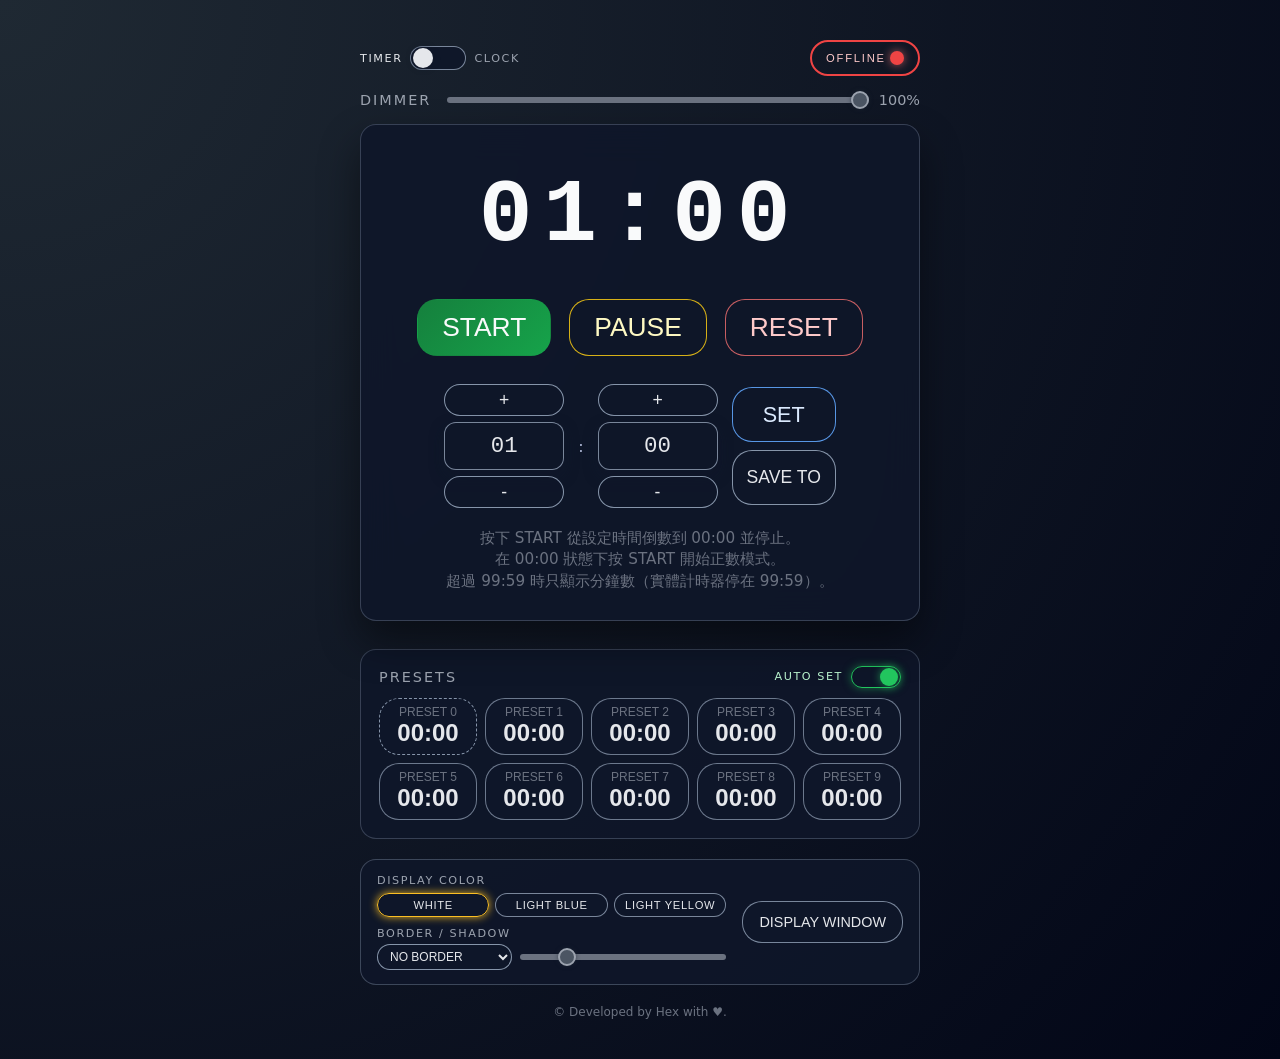
==== public/index.html @ 99659aca "Show minutes only when timer exceeds 99:59 - Web main view and /display show right-aligned minutes (" ====
<!DOCTYPE html>
<html lang="zh-Hant">
  <head>
    <meta charset="UTF-8" />
    <meta name="viewport" content="width=device-width, initial-scale=1.0" />
    <title>TIMER CONTROL</title>
    <link rel="stylesheet" href="style.css" />
  </head>
  <body>
    <div class="app">
      <div class="top-bar">
        <div class="mode-wrapper">
          <label class="mode-toggle">
            <span class="mode-option mode-option-left">TIMER</span>
            <input id="mode-toggle" type="checkbox" />
            <span class="mode-track">
              <span class="mode-thumb"></span>
            </span>
            <span class="mode-option mode-option-right">CLOCK</span>
          </label>
        </div>
        <div class="connection-wrapper">
          <button id="connection-btn" class="connection-btn" type="button">
            <span class="connection-label">OFFLINE</span>
            <span class="connection-dot"></span>
          </button>
          <div id="connection-menu" class="connection-menu"></div>
        </div>
      </div>

      <div class="dimmer-row">
        <span class="dimmer-label">DIMMER</span>
        <div class="dimmer-control">
          <input
            id="dimmer-slider"
            class="dimmer-slider"
            type="range"
            min="0"
            max="100"
            value="100"
          />
          <span id="dimmer-value" class="dimmer-value">100%</span>
        </div>
      </div>

      <div class="timer-card">
        <div class="time-display" id="time-display">01:00</div>

        <div class="controls">
          <button id="start-btn" class="btn primary">Start</button>
          <button id="pause-btn" class="btn warn">Pause</button>
          <button id="reset-btn" class="btn danger">Reset</button>
        </div>

        <div class="config">
          <div class="config-input-group">
            <div class="time-field">
              <button
                id="minutes-up"
                class="step-btn step-btn-up"
                type="button"
              >
                +
              </button>
              <input
                id="minutes-input"
                type="number"
                min="0"
                max="999"
                placeholder="MM"
                value="1"
              />
              <button
                id="minutes-down"
                class="step-btn step-btn-down"
                type="button"
              >
                -
              </button>
            </div>
            <span class="config-sep">:</span>
            <div class="time-field">
              <button
                id="seconds-up"
                class="step-btn step-btn-up"
                type="button"
              >
                +
              </button>
              <input
                id="seconds-input"
                type="number"
                min="0"
                max="59"
                placeholder="SS"
                value="0"
              />
              <button
                id="seconds-down"
                class="step-btn step-btn-down"
                type="button"
              >
                -
              </button>
            </div>
            <div class="config-actions">
              <button id="set-btn" class="btn set-btn" type="button">
                Set
              </button>
              <button id="save-btn" class="btn save-btn" type="button">
                Save to
              </button>
            </div>
          </div>
        </div>
        <p class="hint">
          按下 START 從設定時間倒數到 00:00 並停止。<br />在 00:00 狀態下按 START 開始正數模式。<br />超過 99:59 時只顯示分鐘數（實體計時器停在 99:59）。
        </p>
      </div>

      <div class="preset-card">
        <div class="preset-header">
          <div class="preset-title">Presets</div>
          <label class="auto-set-toggle">
            <span class="auto-set-label">AUTO SET</span>
            <input id="auto-set-toggle" type="checkbox" checked />
            <span class="auto-set-track">
              <span class="auto-set-thumb"></span>
            </span>
          </label>
        </div>
        <div class="preset-grid">
          <button class="preset-btn" data-preset="0"></button>
          <button class="preset-btn" data-preset="1"></button>
          <button class="preset-btn" data-preset="2"></button>
          <button class="preset-btn" data-preset="3"></button>
          <button class="preset-btn" data-preset="4"></button>
          <button class="preset-btn" data-preset="5"></button>
          <button class="preset-btn" data-preset="6"></button>
          <button class="preset-btn" data-preset="7"></button>
          <button class="preset-btn" data-preset="8"></button>
          <button class="preset-btn" data-preset="9"></button>
        </div>
      </div>
      <div class="display-settings-bar">
        <div class="display-settings-left">
          <div class="display-settings-group">
            <span class="display-settings-label">DISPLAY COLOR</span>
            <div class="display-color-buttons">
              <button
                type="button"
                class="display-color-btn"
                data-color="white"
              >
                WHITE
              </button>
              <button
                type="button"
                class="display-color-btn"
                data-color="lightblue"
              >
                LIGHT BLUE
              </button>
              <button
                type="button"
                class="display-color-btn"
                data-color="lightyellow"
              >
                LIGHT YELLOW
              </button>
            </div>
          </div>
          <div class="display-settings-group compact">
            <span class="display-settings-label">BORDER / SHADOW</span>
            <div class="display-effect-row">
              <select id="display-effect" class="display-effect-select">
                <option value="none">NO BORDER</option>
                <option value="border">BLACK BORDER</option>
                <option value="shadow">BLACK SHADOW</option>
              </select>
              <input
                id="display-width"
                class="display-width-range"
                type="range"
                min="0"
                max="20"
                value="4"
              />
            </div>
          </div>
        </div>
        <div class="display-settings-right">
          <button
            id="open-display-btn"
            class="btn display-open-btn"
            type="button"
          >
            DISPLAY WINDOW
          </button>
        </div>
      </div>
      <footer class="footer">
        <span class="footer-text">
          &copy; Developed by Hex with <span class="footer-heart">&hearts;</span>.
        </span>
      </footer>
    </div>

    <script src="/socket.io/socket.io.js"></script>
    <script src="app.js"></script>
  </body>
  </html>
---- public/style.css ----
*,
*::before,
*::after {
  box-sizing: border-box;
  margin: 0;
  padding: 0;
}

body {
  min-height: 100vh;
  display: flex;
  align-items: center;
  justify-content: center;
  font-family: system-ui, -apple-system, BlinkMacSystemFont, "Segoe UI",
    sans-serif;
  background: radial-gradient(circle at top left, #1f2933, #020617);
  color: #f9fafb;
}

.app {
  width: 100%;
  max-width: 640px;
  padding: 40px;
}

.top-bar {
  display: flex;
  align-items: center;
  justify-content: space-between;
  margin-bottom: 16px;
}

.mode-wrapper {
  display: flex;
  align-items: center;
}

.mode-toggle {
  display: inline-flex;
  align-items: center;
  gap: 8px;
  cursor: pointer;
  user-select: none;
}

.mode-toggle input {
  position: absolute;
  opacity: 0;
  pointer-events: none;
}

.mode-option {
  font-size: 0.7rem;
  letter-spacing: 0.14em;
  text-transform: uppercase;
  color: #9ca3af;
}

.mode-option-left-active,
.mode-option-right-active {
  color: #e5e7eb;
}

.mode-track {
  width: 56px;
  height: 24px;
  border-radius: 999px;
  background: rgba(15, 23, 42, 0.9);
  border: 1px solid rgba(148, 163, 184, 0.8);
  display: flex;
  align-items: center;
  padding: 2px;
  box-sizing: border-box;
}

.mode-thumb {
  width: 20px;
  height: 20px;
  border-radius: 999px;
  background: #e5e7eb;
  box-shadow: 0 0 6px rgba(15, 23, 42, 0.6);
  transform: translateX(0);
  transition: transform 0.16s ease, background 0.16s ease,
    box-shadow 0.16s ease;
}

.mode-toggle.mode-clock-on .mode-thumb {
  transform: translateX(30px);
}

.mode-toggle.mode-clock-on .mode-option-right {
  color: #bfdbfe;
}

.mode-toggle.mode-clock-on .mode-track {
  border-color: #60a5fa;
  box-shadow: 0 0 8px rgba(59, 130, 246, 0.6);
}

.mode-toggle.mode-clock-on .mode-thumb {
  background: #60a5fa;
  box-shadow: 0 0 10px rgba(59, 130, 246, 0.9);
}

.connection-wrapper {
  position: relative;
}

.connection-btn {
  width: 110px;
  height: 36px;
  border-radius: 18px;
  border: 2px solid #ef4444;
  background: transparent;
  display: flex;
  align-items: center;
  justify-content: center;
  cursor: pointer;
  padding: 0;
  color: #fecaca;
}

.connection-label {
  font-size: 0.7rem;
  letter-spacing: 0.16em;
}

.connection-dot {
  width: 14px;
  height: 14px;
  border-radius: 999px;
  background: #ef4444; /* red when disconnected */
  box-shadow: 0 0 10px rgba(248, 113, 113, 0.7);
  margin-left: 4px;
}

.connection-btn.connected .connection-dot {
  background: #22c55e;
  box-shadow: 0 0 10px rgba(34, 197, 94, 0.7);
}

.connection-btn.connected {
  border-color: #22c55e;
  color: #bbf7d0;
}

.dimmer-row {
  display: flex;
  align-items: center;
  justify-content: space-between;
  margin-bottom: 16px;
  gap: 16px;
}

.dimmer-label {
  font-size: 0.9rem;
  letter-spacing: 0.14em;
  text-transform: uppercase;
  color: #9ca3af;
}

.dimmer-control {
  display: flex;
  align-items: center;
  gap: 10px;
  flex: 1;
}

.dimmer-slider {
  flex: 1;
  -webkit-appearance: none;
  appearance: none;
  height: 6px;
  border-radius: 999px;
  background: linear-gradient(
    to right,
    #6b7280 0%,
    #6b7280 100%,
    rgba(31, 41, 55, 0.8) 100%,
    rgba(31, 41, 55, 0.8) 100%
  );
  outline: none;
}

.dimmer-slider::-webkit-slider-thumb {
  -webkit-appearance: none;
  appearance: none;
  width: 18px;
  height: 18px;
  border-radius: 999px;
  background: #4b5563;
  border: 2px solid #9ca3af;
  box-shadow: 0 0 4px rgba(31, 41, 55, 0.6);
  cursor: pointer;
}

.dimmer-slider::-moz-range-thumb {
  width: 18px;
  height: 18px;
  border-radius: 999px;
  background: #4b5563;
  border: 2px solid #9ca3af;
  box-shadow: 0 0 4px rgba(31, 41, 55, 0.6);
  cursor: pointer;
}

.dimmer-value {
  min-width: 40px;
  text-align: right;
  font-variant-numeric: tabular-nums;
  font-size: 0.9rem;
  color: #9ca3af;
}

.title {
  text-align: center;
  margin-bottom: 0;
  letter-spacing: 0.1em;
  font-size: 2rem;
  text-transform: uppercase;
  color: #e5e7eb;
}

.timer-card {
  background: rgba(15, 23, 42, 0.9);
  border-radius: 16px;
  padding: 40px 32px 28px;
  box-shadow: 0 20px 40px rgba(0, 0, 0, 0.45);
  border: 1px solid rgba(148, 163, 184, 0.3);
  backdrop-filter: blur(18px);
}

.time-display {
  font-variant-numeric: tabular-nums;
  font-family: SFMono-Regular, Menlo, Monaco, Consolas, "Liberation Mono",
    "Courier New", monospace;
  font-size: 5.6rem;
  text-align: center;
  margin-bottom: 32px;
  letter-spacing: 0.12em;
  font-weight: 700;
  /* 保留超過 99:59 時用來靠右對齊的前導空白 */
  white-space: pre;
}

.time-display.clock-mode {
  color: #60a5fa;
}

.time-display.countup {
  color: #fecaca;
}
.clock-seconds-inline {
  font-size: 1.8rem;
  font-variant-numeric: tabular-nums;
  font-family: SFMono-Regular, Menlo, Monaco, Consolas, "Liberation Mono",
    "Courier New", monospace;
  margin-left: 6px;
}

.controls {
  display: flex;
  gap: 18px;
  justify-content: center;
  margin-bottom: 28px;
}

.btn {
  padding: 12px 24px;
  border-radius: 20px;
  border: 1px solid rgba(148, 163, 184, 0.8);
  background: rgba(15, 23, 42, 0.8);
  color: #e5e7eb;
  font-size: 1.65rem;
  cursor: pointer;
  transition: background 0.15s ease, transform 0.08s ease,
    box-shadow 0.15s ease, border-color 0.15s ease, color 0.15s ease;
  min-width: 120px;
  text-transform: uppercase;
}

.btn.primary {
  background: linear-gradient(135deg, #15803d, #16a34a);
  border-color: transparent;
  color: #f9fafb;
}

.btn.danger {
  border-color: rgba(248, 113, 113, 0.8);
  color: #fecaca;
}

.btn.warn {
  border-color: rgba(250, 204, 21, 0.85);
  color: #fef9c3;
}

.btn:hover:not(:disabled) {
  transform: translateY(-1px);
  box-shadow: 0 10px 22px rgba(15, 23, 42, 0.45);
  background: rgba(30, 64, 175, 0.9);
}

.btn.primary:hover:not(:disabled) {
  background: linear-gradient(135deg, #166534, #15803d);
}

.btn.danger:hover:not(:disabled) {
  background: rgba(127, 29, 29, 0.9);
}

.btn.warn:hover:not(:disabled) {
  background: rgba(133, 77, 14, 0.9);
}

.btn:active:not(:disabled) {
  transform: translateY(0);
  box-shadow: 0 4px 12px rgba(15, 23, 42, 0.65);
}

.btn:disabled {
  opacity: 0.5;
  cursor: default;
  box-shadow: none;
}

.config {
  margin-bottom: 20px;
  display: flex;
  align-items: center;
  justify-content: center;
  gap: 10px;
  font-size: 1rem;
  color: #cbd5f5;
}

.config-input-group {
  display: inline-flex;
  align-items: center;
  gap: 14px;
  position: relative;
}

.config-actions {
  display: flex;
  flex-direction: column;
  gap: 8px;
}

.time-field {
  display: flex;
  flex-direction: column;
  align-items: center;
  gap: 6px;
}

.config input {
  width: 120px;
  padding: 10px 12px;
  border-radius: 12px;
  border: 1px solid rgba(148, 163, 184, 0.8);
  background: rgba(15, 23, 42, 0.9);
  color: #e5e7eb;
  font-size: 1.4rem;
  font-variant-numeric: tabular-nums;
  font-family: SFMono-Regular, Menlo, Monaco, Consolas, "Liberation Mono",
    "Courier New", monospace;
  text-align: center;
  box-shadow: 0 6px 14px rgba(15, 23, 42, 0.6);
}

.config input:focus {
  outline: none;
  border-color: #6366f1;
  box-shadow: 0 0 0 1px rgba(99, 102, 241, 0.5);
}

.config input::-webkit-outer-spin-button,
.config input::-webkit-inner-spin-button {
  -webkit-appearance: none;
  margin: 0;
}

.config input[type="number"] {
  -moz-appearance: textfield;
}

.step-btn {
  width: 120px;
  height: 32px;
  border-radius: 20px;
  border: 1px solid rgba(148, 163, 184, 0.9);
  background: rgba(15, 23, 42, 0.9);
  color: #e5e7eb;
  font-size: 1.1rem;
  display: flex;
  align-items: center;
  justify-content: center;
  cursor: pointer;
  transition: background 0.15s ease, transform 0.08s ease,
    box-shadow 0.15s ease, border-color 0.15s ease, color 0.15s ease;
  text-transform: uppercase;
}

.step-btn:hover {
  background: #e5e7eb;
  color: #111827;
  box-shadow: 0 6px 14px rgba(15, 23, 42, 0.4);
}

.step-btn:active {
  transform: translateY(1px);
  box-shadow: 0 3px 8px rgba(15, 23, 42, 0.8);
}

.config-sep {
  font-variant-numeric: tabular-nums;
  opacity: 0.85;
}

.set-btn {
  padding-inline: 14px;
  min-width: 80px;
  min-height: 55px;
  font-size: 1.35rem;
  border-color: rgba(96, 165, 250, 0.9);
  color: #dbeafe;
  display: inline-flex;
  align-items: center;
  justify-content: center;
}

.set-btn:hover:not(:disabled) {
  background: rgba(30, 64, 175, 0.9);
}

.save-btn {
  padding-inline: 14px;
  min-width: 80px;
  min-height: 55px;
  font-size: 1.1rem;
  border-color: rgba(148, 163, 184, 0.9);
  color: #e5e7eb;
  border-radius: 20px;
  display: inline-flex;
  align-items: center;
  justify-content: center;
}

.save-btn:hover:not(:disabled) {
  background: #e5e7eb;
  color: #111827;
  box-shadow: 0 8px 18px rgba(15, 23, 42, 0.45);
}

.connection-menu {
  position: absolute;
  right: 0;
  top: 110%;
  background: rgba(15, 23, 42, 0.98);
  border-radius: 16px;
  border: 1px solid rgba(148, 163, 184, 0.6);
  box-shadow: 0 16px 32px rgba(0, 0, 0, 0.65);
  padding: 10px;
  display: none;
  z-index: 30;
  min-width: 260px;
}

.connection-menu.open {
  display: flex;
  flex-direction: column;
  gap: 8px;
}

.connection-menu-item {
  border-radius: 999px;
  border: 1px solid rgba(148, 163, 184, 0.8);
  background: rgba(15, 23, 42, 0.9);
  color: #e5e7eb;
  font-size: 0.95rem;
  padding: 6px 12px;
  cursor: pointer;
  text-align: left;
  white-space: nowrap;
  overflow: hidden;
  text-overflow: ellipsis;
  transition: background 0.15s ease, transform 0.08s ease,
    box-shadow 0.15s ease, border-color 0.15s ease, color 0.15s ease;
}

.connection-menu-item:hover {
  background: #e5e7eb;
  color: #111827;
  box-shadow: 0 6px 14px rgba(15, 23, 42, 0.5);
}

.connection-menu-item.disconnect {
  border-color: rgba(248, 113, 113, 0.9);
  color: #fecaca;
}

.connection-menu-item.disconnect:hover {
  background: rgba(127, 29, 29, 0.95);
  color: #fee2e2;
  box-shadow: 0 8px 18px rgba(127, 29, 29, 0.8);
}

.hint {
  font-size: 0.95rem;
  color: #6b7280;
  text-align: center;
  line-height: 1.4;
}

.preset-card {
  margin-top: 28px;
  padding: 16px 18px 18px;
  border-radius: 16px;
  border: 1px solid rgba(148, 163, 184, 0.3);
  background: rgba(15, 23, 42, 0.9);
}

.display-settings-bar {
  margin-top: 20px;
  padding: 14px 16px;
  border-radius: 16px;
  border: 1px solid rgba(148, 163, 184, 0.35);
  background: rgba(15, 23, 42, 0.9);
  display: flex;
  align-items: center;
  justify-content: space-between;
  gap: 16px;
}

.display-settings-left {
  display: flex;
  flex-direction: column;
  gap: 10px;
  flex: 1;
}

.display-settings-group {
  display: flex;
  flex-direction: column;
  gap: 6px;
}

.display-settings-group.compact {
  gap: 4px;
}

.display-settings-label {
  font-size: 0.7rem;
  letter-spacing: 0.14em;
  text-transform: uppercase;
  color: #9ca3af;
}

.display-color-buttons {
  display: flex;
  gap: 6px;
}

.display-color-btn {
  flex: 1;
  border-radius: 999px;
  border: 1px solid rgba(148, 163, 184, 0.8);
  background: rgba(15, 23, 42, 0.9);
  color: #e5e7eb;
  font-size: 0.7rem;
  padding: 5px 0;
  cursor: pointer;
  text-align: center;
  letter-spacing: 0.06em;
  text-transform: uppercase;
  transition: background 0.15s ease, border-color 0.15s ease,
    box-shadow 0.15s ease, color 0.15s ease, transform 0.08s ease;
}

.display-color-btn:hover {
  background: #e5e7eb;
  color: #111827;
  box-shadow: 0 6px 14px rgba(15, 23, 42, 0.5);
}

.display-color-btn.active {
  border-color: #fbbf24;
  box-shadow: 0 0 8px rgba(251, 191, 36, 0.9);
}

.display-effect-row {
  display: flex;
  align-items: center;
  gap: 8px;
}

.display-effect-select {
  min-width: 120px;
  padding: 4px 8px;
  border-radius: 999px;
  border: 1px solid rgba(148, 163, 184, 0.9);
  background: rgba(15, 23, 42, 0.95);
  color: #e5e7eb;
  font-size: 0.75rem;
}

.display-width-range {
  flex: 1;
  -webkit-appearance: none;
  appearance: none;
  height: 6px;
  border-radius: 999px;
  background: linear-gradient(
    to right,
    #6b7280 0%,
    #6b7280 100%,
    rgba(31, 41, 55, 0.8) 100%,
    rgba(31, 41, 55, 0.8) 100%
  );
  outline: none;
}

.display-width-range::-webkit-slider-thumb {
  -webkit-appearance: none;
  appearance: none;
  width: 18px;
  height: 18px;
  border-radius: 999px;
  background: #4b5563;
  border: 2px solid #9ca3af;
  box-shadow: 0 0 4px rgba(31, 41, 55, 0.6);
  cursor: pointer;
}

.display-width-range::-moz-range-thumb {
  width: 18px;
  height: 18px;
  border-radius: 999px;
  background: #4b5563;
  border: 2px solid #9ca3af;
  box-shadow: 0 0 4px rgba(31, 41, 55, 0.6);
  cursor: pointer;
}

.display-settings-right {
  display: flex;
  align-items: center;
}

.display-open-btn {
  font-size: 0.9rem;
  min-width: 150px;
  padding-inline: 16px;
}

.preset-header {
  display: flex;
  align-items: center;
  justify-content: space-between;
  margin-bottom: 10px;
}

.preset-title {
  font-size: 0.9rem;
  letter-spacing: 0.14em;
  text-transform: uppercase;
  color: #9ca3af;
}

.auto-set-toggle {
  display: inline-flex;
  align-items: center;
  gap: 8px;
  cursor: pointer;
  user-select: none;
}

.auto-set-label {
  font-size: 0.7rem;
  letter-spacing: 0.14em;
  color: #9ca3af;
}

.auto-set-toggle input {
  position: absolute;
  opacity: 0;
  pointer-events: none;
}

.auto-set-track {
  width: 50px;
  height: 22px;
  border-radius: 999px;
  background: rgba(15, 23, 42, 0.9);
  border: 1px solid rgba(148, 163, 184, 0.8);
  display: flex;
  align-items: center;
  padding: 2px;
  box-sizing: border-box;
}

.auto-set-thumb {
  width: 18px;
  height: 18px;
  border-radius: 999px;
  background: #22c55e;
  box-shadow: 0 0 8px rgba(34, 197, 94, 0.7);
  transform: translateX(26px);
  transition: transform 0.16s ease, background 0.16s ease,
    box-shadow 0.16s ease;
}

.auto-set-toggle input:not(:checked) + .auto-set-track .auto-set-thumb {
  transform: translateX(0);
  background: #4b5563;
  box-shadow: none;
}

.auto-set-toggle.auto-set-on .auto-set-label {
  color: #bbf7d0;
}

.auto-set-toggle.auto-set-on .auto-set-track {
  border-color: #22c55e;
  box-shadow: 0 0 8px rgba(34, 197, 94, 0.5);
}

.preset-grid {
  display: grid;
  grid-template-columns: repeat(5, minmax(0, 1fr));
  gap: 8px;
}

.preset-btn {
  border-radius: 20px;
  border: 1px solid rgba(148, 163, 184, 0.7);
  background: rgba(15, 23, 42, 0.85);
  color: #e5e7eb;
  padding: 6px 4px;
  font-size: 0.8rem;
  cursor: pointer;
  transition: background 0.15s ease, transform 0.08s ease,
    box-shadow 0.15s ease, border-color 0.15s ease, color 0.15s ease;
  text-align: center;
  line-height: 1.2;
  text-transform: uppercase;
}

.preset-btn span {
  display: block;
}

.preset-btn span:first-child {
  font-size: 0.75rem;
  color: #6b7280;
}

.preset-btn span:last-child {
  font-size: 1.5rem;
  font-weight: 700;
}

.preset-btn.save-target {
  border-color: rgba(248, 113, 113, 0.95);
  color: #fecaca;
}

.preset-btn.save-target span:first-child {
  color: #fecaca;
}

.preset-btn.save-target:hover {
  background: rgba(127, 29, 29, 0.9);
  box-shadow: 0 8px 18px rgba(127, 29, 29, 0.8);
  border-color: rgba(248, 113, 113, 1);
}

.preset-btn:hover {
  background: rgba(30, 64, 175, 0.9);
  box-shadow: 0 8px 18px rgba(15, 23, 42, 0.8);
}

.preset-btn[data-preset="0"] {
  border-style: dashed;
  border-color: rgba(148, 163, 184, 0.9);
}

.footer {
  margin-top: 20px;
  text-align: center;
  font-size: 0.75rem;
  color: #6b7280;
}

.footer-heart {
  color: inherit;
}

@media (max-width: 480px) {
  .time-display {
    font-size: 3rem;
  }

  .timer-card {
    padding: 20px 16px 16px;
  }
}
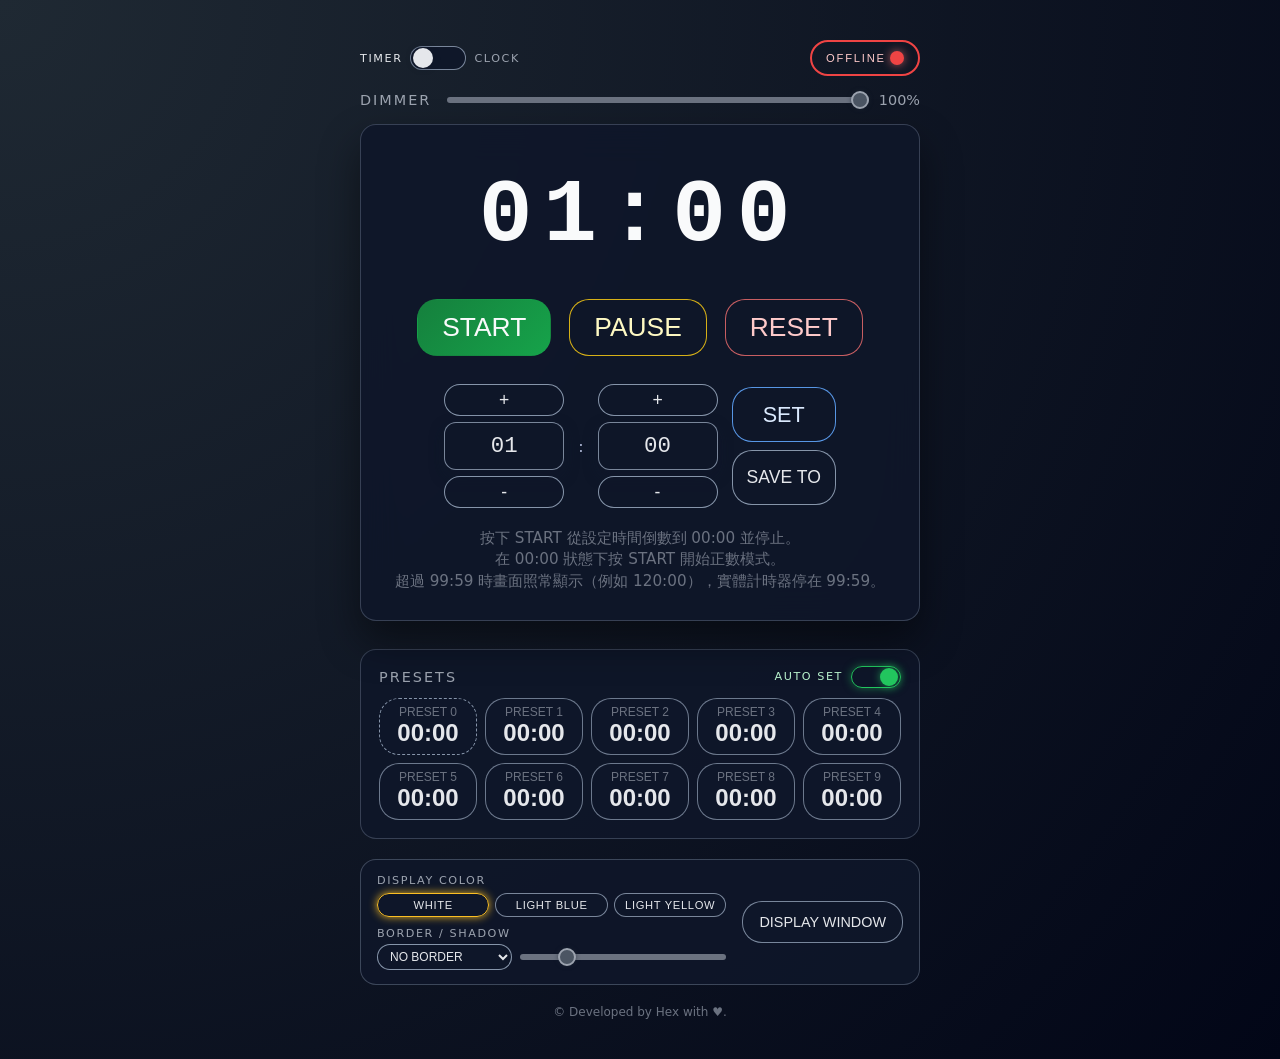
==== commit 38be2f89: "Show seconds on web and /display above 99:59 Web main view and /display now show full MMM:SS (e.g. 1" ====
--- a/public/index.html
+++ b/public/index.html
@@ -114,7 +114,7 @@
           </div>
         </div>
         <p class="hint">
-          按下 START 從設定時間倒數到 00:00 並停止。<br />在 00:00 狀態下按 START 開始正數模式。<br />超過 99:59 時只顯示分鐘數（實體計時器停在 99:59）。
+          按下 START 從設定時間倒數到 00:00 並停止。<br />在 00:00 狀態下按 START 開始正數模式。<br />超過 99:59 時畫面照常顯示（例如 120:00），實體計時器停在 99:59。
         </p>
       </div>
 
--- a/public/style.css
+++ b/public/style.css
@@ -239,8 +239,7 @@
   margin-bottom: 32px;
   letter-spacing: 0.12em;
   font-weight: 700;
-  /* 保留超過 99:59 時用來靠右對齊的前導空白 */
-  white-space: pre;
+  white-space: nowrap;
 }
 
 .time-display.clock-mode {
